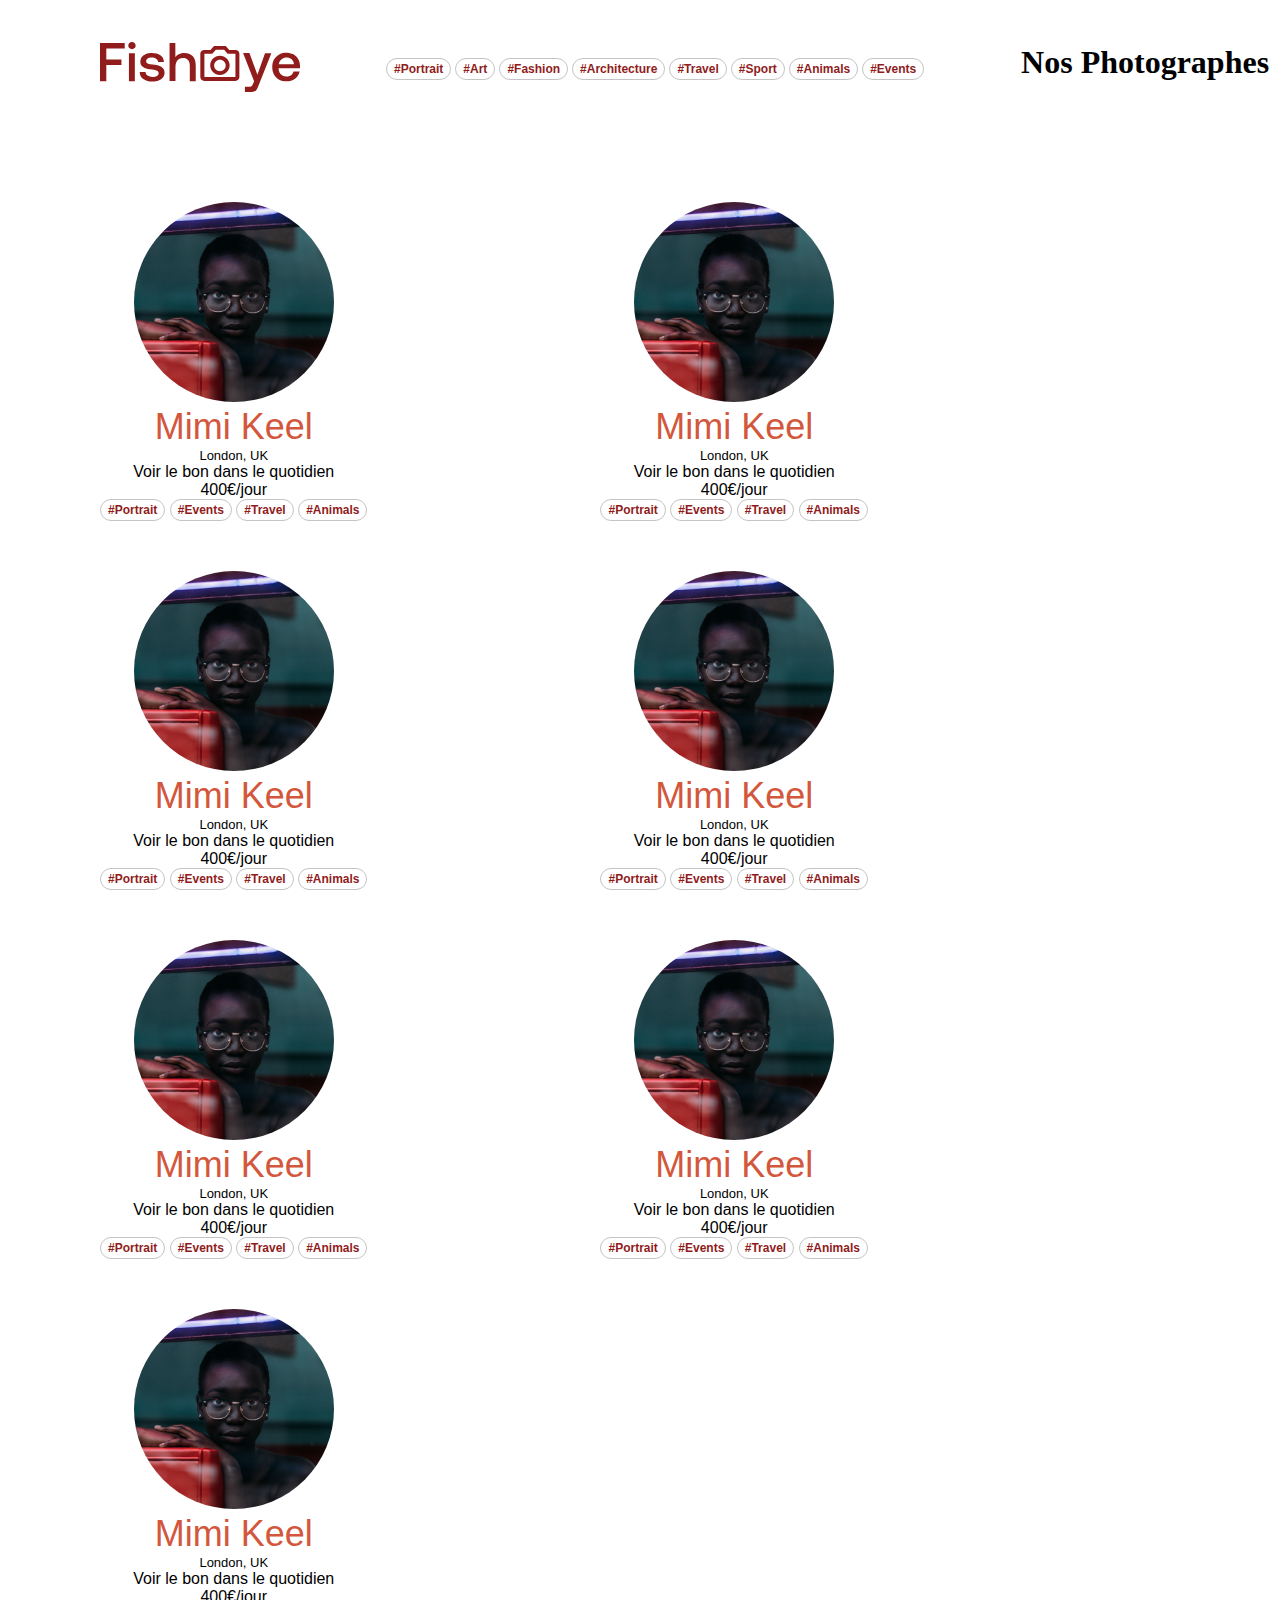
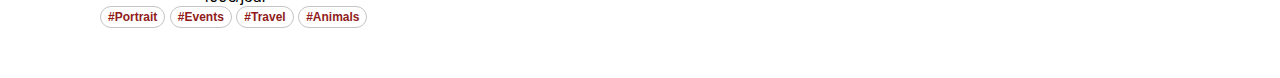
==== index.html @ 1410d220 "CSS - Possitionnement des éléments" ====
<!DOCTYPE html>
<html lang="en">
  <head>
    <meta charset="UTF-8" />
    <meta http-equiv="X-UA-Compatible" content="IE=edge" />
    <meta name="viewport" content="width=device-width, initial-scale=1.0" />
    <link rel="stylesheet" href="style.css" />
    <title>FishEye</title>
  </head>
  <body>
    <header>
      <div id="logo">
        <img src="./FishEye_Photos/Photos/PhotoWebsite/logo.svg" />
      </div>
      <nav>
        <button class="styleBouton">#Portrait</button>
        <button class="styleBouton">#Art</button>
        <button class="styleBouton">#Fashion</button>
        <button class="styleBouton">#Architecture</button>
        <button class="styleBouton">#Travel</button>
        <button class="styleBouton">#Sport</button>
        <button class="styleBouton">#Animals</button>
        <button class="styleBouton">#Events</button>
      </nav>
    </header>
    <main>
      <h1>Nos Photographes</h1>
      <div class="content">
        <div class="artist">
          <figure class="boxContainer">
            <img
              src="./FishEye_Photos/Photos/Mimi/Portrait_Nora.jpg"
              class="boxImage"
            />
          </figure>
          <figcaption>Mimi Keel</figcaption>
          <h3>London, UK</h3>
          <p>Voir le bon dans le quotidien</p>
          <p>400€/jour</p>
          <button class="styleBouton">#Portrait</button>
          <button class="styleBouton">#Events</button>
          <button class="styleBouton">#Travel</button>
          <button class="styleBouton">#Animals</button>
        </div>
        <div class="artist">
          <figure class="boxContainer">
            <img
              src="./FishEye_Photos/Photos/Mimi/Portrait_Nora.jpg"
              class="boxImage"
            />
          </figure>
          <figcaption>Mimi Keel</figcaption>
          <h3>London, UK</h3>
          <p>Voir le bon dans le quotidien</p>
          <p>400€/jour</p>
          <button class="styleBouton">#Portrait</button>
          <button class="styleBouton">#Events</button>
          <button class="styleBouton">#Travel</button>
          <button class="styleBouton">#Animals</button>
        </div>
        <div class="artist">
          <figure class="boxContainer">
            <img
              src="./FishEye_Photos/Photos/Mimi/Portrait_Nora.jpg"
              class="boxImage"
            />
          </figure>
          <figcaption>Mimi Keel</figcaption>
          <h3>London, UK</h3>
          <p>Voir le bon dans le quotidien</p>
          <p>400€/jour</p>
          <button class="styleBouton">#Portrait</button>
          <button class="styleBouton">#Events</button>
          <button class="styleBouton">#Travel</button>
          <button class="styleBouton">#Animals</button>
        </div>
        <div class="artist">
          <figure class="boxContainer">
            <img
              src="./FishEye_Photos/Photos/Mimi/Portrait_Nora.jpg"
              class="boxImage"
            />
          </figure>
          <figcaption>Mimi Keel</figcaption>
          <h3>London, UK</h3>
          <p>Voir le bon dans le quotidien</p>
          <p>400€/jour</p>
          <button class="styleBouton">#Portrait</button>
          <button class="styleBouton">#Events</button>
          <button class="styleBouton">#Travel</button>
          <button class="styleBouton">#Animals</button>
        </div>
        <div class="artist">
          <figure class="boxContainer">
            <img
              src="./FishEye_Photos/Photos/Mimi/Portrait_Nora.jpg"
              class="boxImage"
            />
          </figure>
          <figcaption>Mimi Keel</figcaption>
          <h3>London, UK</h3>
          <p>Voir le bon dans le quotidien</p>
          <p>400€/jour</p>
          <button class="styleBouton">#Portrait</button>
          <button class="styleBouton">#Events</button>
          <button class="styleBouton">#Travel</button>
          <button class="styleBouton">#Animals</button>
        </div>
        <div class="artist">
          <figure class="boxContainer">
            <img
              src="./FishEye_Photos/Photos/Mimi/Portrait_Nora.jpg"
              class="boxImage"
            />
          </figure>
          <figcaption>Mimi Keel</figcaption>
          <h3>London, UK</h3>
          <p>Voir le bon dans le quotidien</p>
          <p>400€/jour</p>
          <button class="styleBouton">#Portrait</button>
          <button class="styleBouton">#Events</button>
          <button class="styleBouton">#Travel</button>
          <button class="styleBouton">#Animals</button>
        </div>
        <div class="artist">
          <figure class="boxContainer">
            <img
              src="./FishEye_Photos/Photos/Mimi/Portrait_Nora.jpg"
              class="boxImage"
            />
          </figure>
          <figcaption>Mimi Keel</figcaption>
          <h3>London, UK</h3>
          <p>Voir le bon dans le quotidien</p>
          <p>400€/jour</p>
          <button class="styleBouton">#Portrait</button>
          <button class="styleBouton">#Events</button>
          <button class="styleBouton">#Travel</button>
          <button class="styleBouton">#Animals</button>
        </div>
      </div>
    </main>
  </body>
</html>
---- style.css ----
:root {
  --font-default: "DM Sans", Arial, Helvetica, sans-serif;
  --font-slab: var(--font-default);
}
* {
  box-sizing: border-box;
  margin: 0;
  padding: 0;
}
body {
  display: grid;
  grid-template-areas: "entete paragraphe";
}
header {
  display: flex;
  width: 100%;
  grid-area: "entete";
}
nav {
  margin-top: 58px;
}
h1 {
  margin: 44px 0 0 86px;
  grid-area: "paragraphe";
}
h3 {
  font-size: 13px;
  font-weight: 400;
}
figcaption {
  font-weight: 400;
  font-size: 36px;
  color: #d3573c;
}
#logo {
  margin: 42px 86px 0 100px;
}
.styleBouton {
  background-color: transparent;
  border-radius: 11px;
  border: 0.5px solid #c4c4c4;
  color: #901c1c;
  padding: 3px 7px;
  font-weight: bold;
  font-size: 12px;
}
.boxPhotographer {
  width: 100px;
  object-fit: cover;
}
.artist {
  display: block;
  font-family: var(--font-default);
  text-align: center;
  padding: 0px 70px 50px 163px;
}
.boxImage {
  width: 200px;
  height: 200px;
  object-fit: cover;
  border-radius: 100px;
}
.content {
  position: absolute;
  top: 202px;
  left: -63px;
  display: flex;
  flex-direction: row;
  flex-wrap: wrap;
}
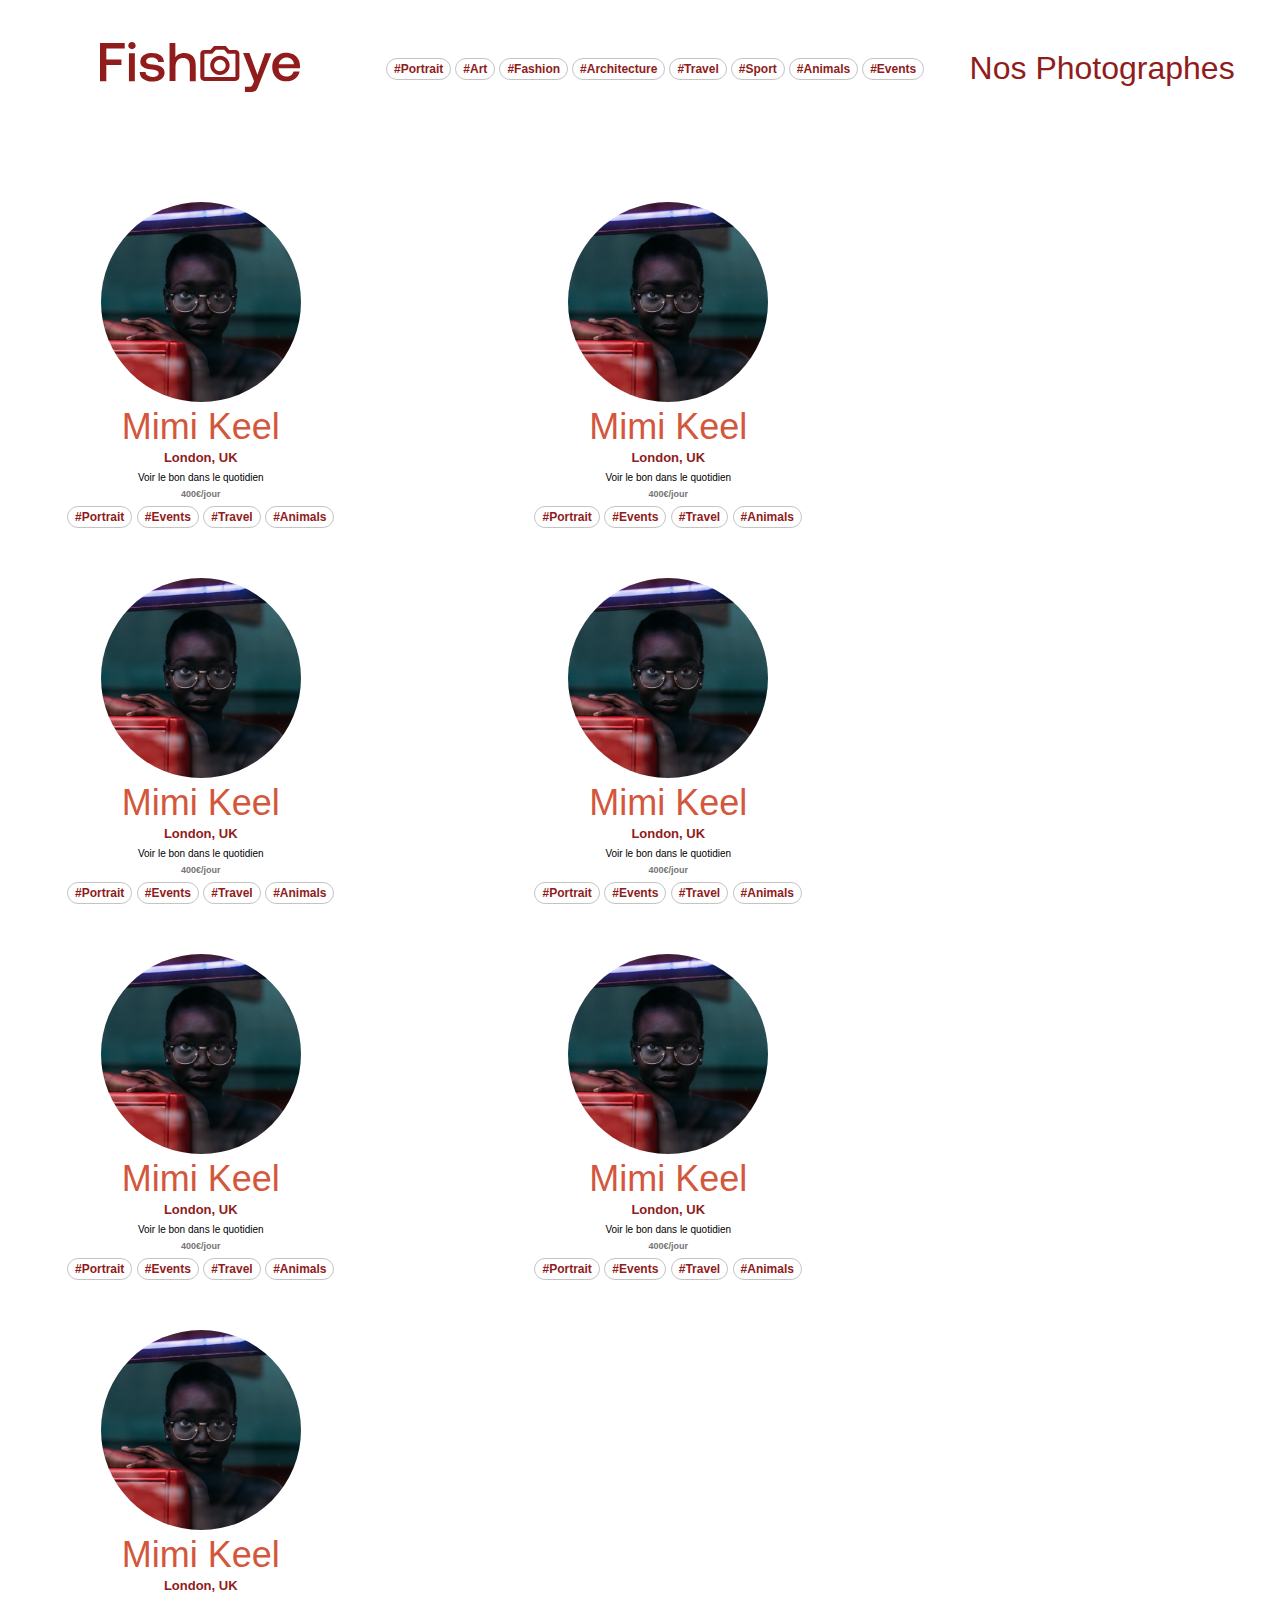
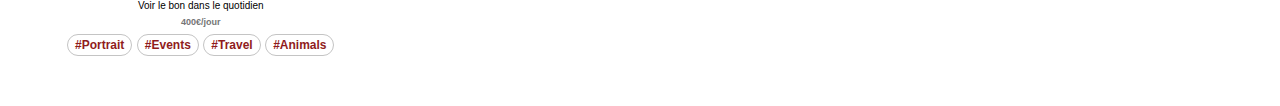
==== commit a86d6fbf: "CSS - Version Mobile" ====
--- a/index.html
+++ b/index.html
@@ -36,7 +36,7 @@
           <figcaption>Mimi Keel</figcaption>
           <h3>London, UK</h3>
           <p>Voir le bon dans le quotidien</p>
-          <p>400€/jour</p>
+          <h4>400€/jour</h4>
           <button class="styleBouton">#Portrait</button>
           <button class="styleBouton">#Events</button>
           <button class="styleBouton">#Travel</button>
@@ -52,7 +52,7 @@
           <figcaption>Mimi Keel</figcaption>
           <h3>London, UK</h3>
           <p>Voir le bon dans le quotidien</p>
-          <p>400€/jour</p>
+          <h4>400€/jour</h4>
           <button class="styleBouton">#Portrait</button>
           <button class="styleBouton">#Events</button>
           <button class="styleBouton">#Travel</button>
@@ -68,7 +68,7 @@
           <figcaption>Mimi Keel</figcaption>
           <h3>London, UK</h3>
           <p>Voir le bon dans le quotidien</p>
-          <p>400€/jour</p>
+          <h4>400€/jour</h4>
           <button class="styleBouton">#Portrait</button>
           <button class="styleBouton">#Events</button>
           <button class="styleBouton">#Travel</button>
@@ -84,7 +84,7 @@
           <figcaption>Mimi Keel</figcaption>
           <h3>London, UK</h3>
           <p>Voir le bon dans le quotidien</p>
-          <p>400€/jour</p>
+          <h4>400€/jour</h4>
           <button class="styleBouton">#Portrait</button>
           <button class="styleBouton">#Events</button>
           <button class="styleBouton">#Travel</button>
@@ -100,7 +100,7 @@
           <figcaption>Mimi Keel</figcaption>
           <h3>London, UK</h3>
           <p>Voir le bon dans le quotidien</p>
-          <p>400€/jour</p>
+          <h4>400€/jour</h4>
           <button class="styleBouton">#Portrait</button>
           <button class="styleBouton">#Events</button>
           <button class="styleBouton">#Travel</button>
@@ -116,7 +116,7 @@
           <figcaption>Mimi Keel</figcaption>
           <h3>London, UK</h3>
           <p>Voir le bon dans le quotidien</p>
-          <p>400€/jour</p>
+          <h4>400€/jour</h4>
           <button class="styleBouton">#Portrait</button>
           <button class="styleBouton">#Events</button>
           <button class="styleBouton">#Travel</button>
@@ -132,7 +132,7 @@
           <figcaption>Mimi Keel</figcaption>
           <h3>London, UK</h3>
           <p>Voir le bon dans le quotidien</p>
-          <p>400€/jour</p>
+          <h4>400€/jour</h4>
           <button class="styleBouton">#Portrait</button>
           <button class="styleBouton">#Events</button>
           <button class="styleBouton">#Travel</button>
--- a/style.css
+++ b/style.css
@@ -17,20 +17,32 @@
   grid-area: "entete";
 }
 nav {
-  margin-top: 58px;
+  margin-top: 52px;
 }
 h1 {
-  margin: 44px 0 0 86px;
-  grid-area: "paragraphe";
+  font-family: var(--font-default);
+  font-weight: 400;
+  color: #901c1c;
+  margin-top: 50px;
+  grid-area: "para";
 }
 h3 {
   font-size: 13px;
-  font-weight: 400;
+  color: #901c1c;
+  line-height: 20px;
+}
+h4 {
+  font-size: 9px;
+  line-height: 12px;
+  color: #757575;
 }
 figcaption {
-  font-weight: 400;
   font-size: 36px;
   color: #d3573c;
+}
+p {
+  font-size: 10px;
+  line-height: 20px;
 }
 #logo {
   margin: 42px 86px 0 100px;
@@ -43,6 +55,7 @@
   padding: 3px 7px;
   font-weight: bold;
   font-size: 12px;
+  margin-top: 6px;
 }
 .boxPhotographer {
   width: 100px;
@@ -52,7 +65,8 @@
   display: block;
   font-family: var(--font-default);
   text-align: center;
-  padding: 0px 70px 50px 163px;
+  padding: 0px 70px 50px 130px;
+  font-weight: 400;
 }
 .boxImage {
   width: 200px;
@@ -68,3 +82,23 @@
   flex-direction: row;
   flex-wrap: wrap;
 }
+@media screen and (max-width: 1024px) {
+  /*body {
+    grid-template-columns: 25% 50% 25%;
+    grid-template-rows: 50% 50%;
+  }
+  header {
+    display: grid;
+  }
+  nav {
+    grid-column: 2;
+    grid-row: 2;
+  }
+  h1 {
+    display: grid;
+    justify-content: end;
+  }*/
+  .artist {
+    padding: 0px 40px 50px 115px;
+  }
+}
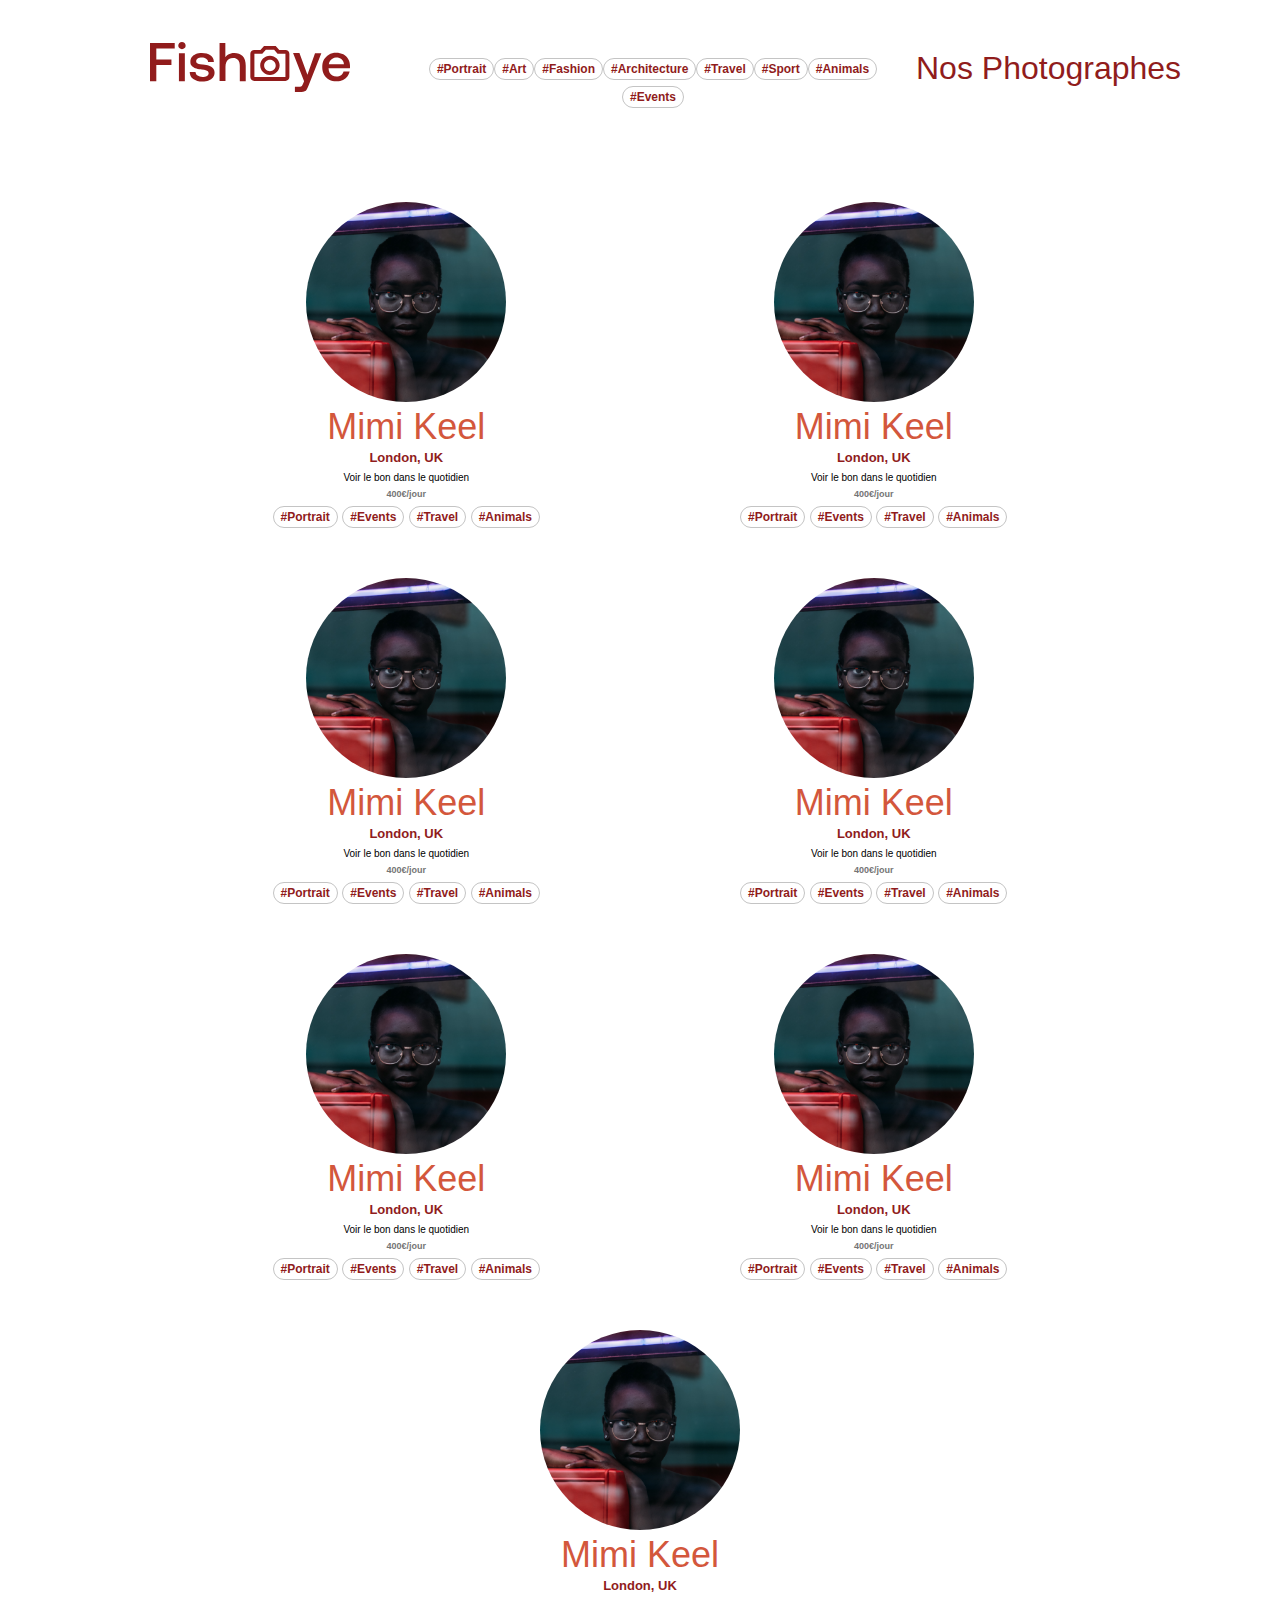
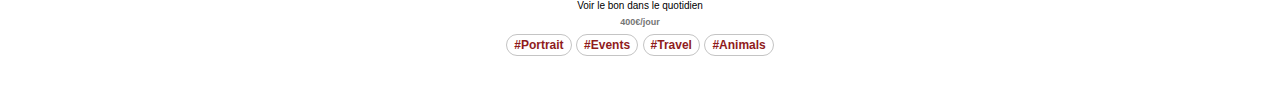
==== commit 0da58b06: "CSS - Reglages media queries" ====
--- a/index.html
+++ b/index.html
@@ -13,14 +13,16 @@
         <img src="./FishEye_Photos/Photos/PhotoWebsite/logo.svg" />
       </div>
       <nav>
-        <button class="styleBouton">#Portrait</button>
-        <button class="styleBouton">#Art</button>
-        <button class="styleBouton">#Fashion</button>
-        <button class="styleBouton">#Architecture</button>
-        <button class="styleBouton">#Travel</button>
-        <button class="styleBouton">#Sport</button>
-        <button class="styleBouton">#Animals</button>
-        <button class="styleBouton">#Events</button>
+        <div class="flexible">
+          <button class="styleBouton">#Portrait</button>
+          <button class="styleBouton">#Art</button>
+          <button class="styleBouton">#Fashion</button>
+          <button class="styleBouton">#Architecture</button>
+          <button class="styleBouton">#Travel</button>
+          <button class="styleBouton">#Sport</button>
+          <button class="styleBouton">#Animals</button>
+          <button class="styleBouton">#Events</button>
+        </div>
       </nav>
     </header>
     <main>
--- a/style.css
+++ b/style.css
@@ -10,6 +10,7 @@
 body {
   display: grid;
   grid-template-areas: "entete paragraphe";
+  grid-template-columns: 70%;
 }
 header {
   display: flex;
@@ -24,6 +25,7 @@
   font-weight: 400;
   color: #901c1c;
   margin-top: 50px;
+  margin-left: 20px;
   grid-area: "para";
 }
 h3 {
@@ -45,7 +47,7 @@
   line-height: 20px;
 }
 #logo {
-  margin: 42px 86px 0 100px;
+  margin: 42px 60px 0 150px;
 }
 .styleBouton {
   background-color: transparent;
@@ -65,7 +67,7 @@
   display: block;
   font-family: var(--font-default);
   text-align: center;
-  padding: 0px 70px 50px 130px;
+  padding: 0px 100px 50px 100px;
   font-weight: 400;
 }
 .boxImage {
@@ -77,28 +79,73 @@
 .content {
   position: absolute;
   top: 202px;
-  left: -63px;
+  left: 0;
   display: flex;
   flex-direction: row;
+  justify-content: center;
+  flex-wrap: wrap;
+}
+.flexible {
+  justify-content: center;
+  display: flex;
   flex-wrap: wrap;
 }
 @media screen and (max-width: 1024px) {
-  /*body {
-    grid-template-columns: 25% 50% 25%;
-    grid-template-rows: 50% 50%;
+  body {
+    grid-template-columns: 50%;
   }
   header {
-    display: grid;
+    flex-direction: column;
   }
-  nav {
-    grid-column: 2;
-    grid-row: 2;
+  .flexible {
+    display: flex;
+    justify-content: center;
+    flex-wrap: wrap;
+    transform: translateX(50%);
+    min-width: 375px;
+  }
+  .content {
+    top: 250px;
+  }
+  #logo {
+    margin: 0;
+    padding-top: 42px;
+    display: flex;
+    justify-content: center;
   }
   h1 {
-    display: grid;
-    justify-content: end;
-  }*/
-  .artist {
-    padding: 0px 40px 50px 115px;
+    margin-left: 0;
   }
 }
+
+@media screen and (max-width: 500px) {
+  #logo img {
+    width: 150px;
+    height: 37.5px;
+    margin-left: 20px;
+  }
+  h1 {
+    font-size: 14px;
+    margin-top: 52px;
+    margin-left: 50px;
+  }
+  .flexible {
+    width: 320px;
+    transform: translateX(12%);
+  }
+}
+@media screen and (min-width: 500px) and (max-width: 580px) {
+  .flexible {
+    transform: translateX(25%);
+  }
+}
+@media screen and (min-width: 580px) and (max-width: 635px) {
+  .flexible {
+    transform: translateX(33%);
+  }
+}
+@media screen and (min-width: 635px) and (max-width: 695px) {
+  .flexible {
+    transform: translateX(40%);
+  }
+}
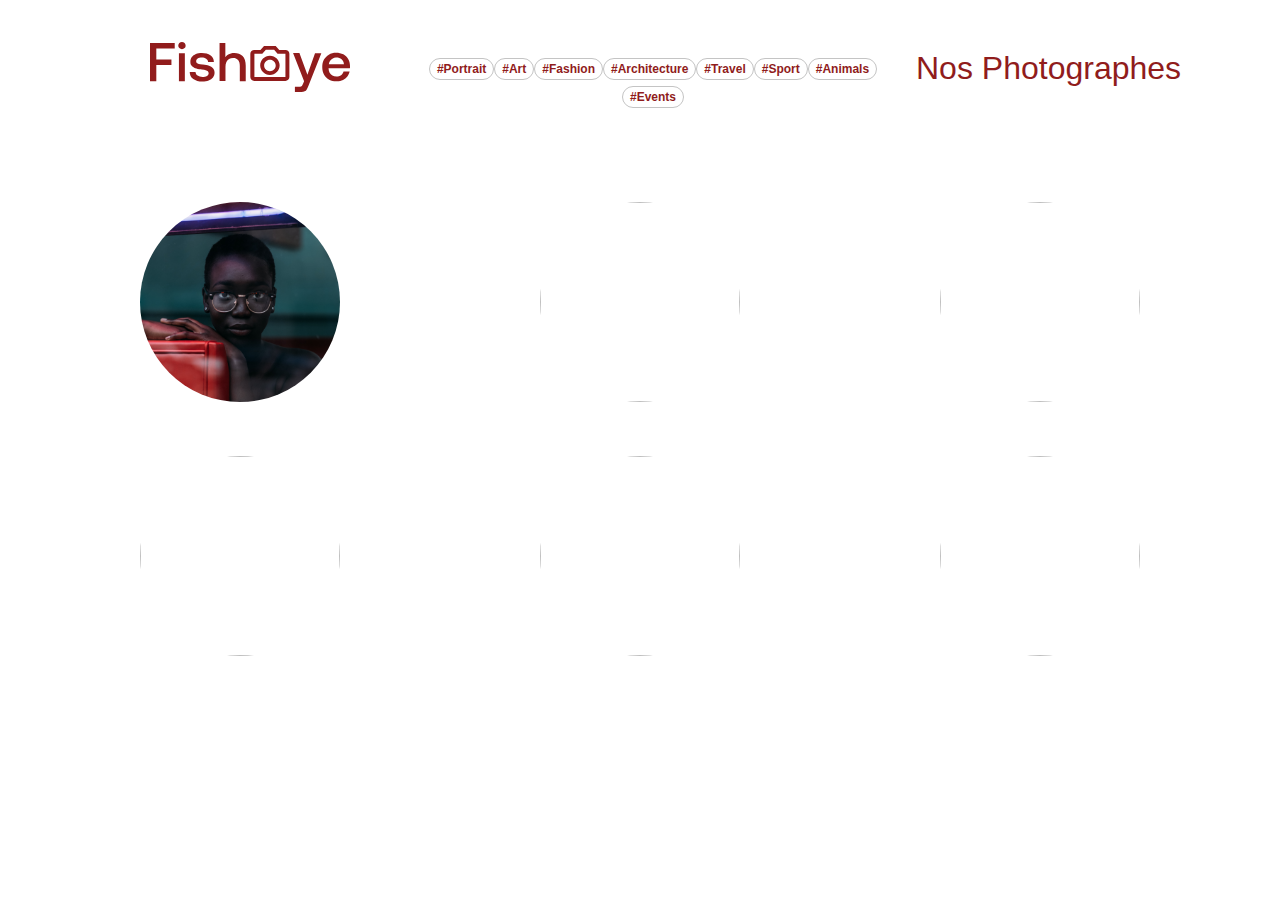
==== commit 0ceefedf: "JS - Importation image Portrait Page d'acceuil" ====
--- a/index.html
+++ b/index.html
@@ -28,7 +28,7 @@
     <main>
       <h1>Nos Photographes</h1>
       <div class="content">
-        <div class="artist">
+        <!-- <div class="artist">
           <figure class="boxContainer">
             <img
               src="./FishEye_Photos/Photos/Mimi/Portrait_Nora.jpg"
@@ -43,104 +43,9 @@
           <button class="styleBouton">#Events</button>
           <button class="styleBouton">#Travel</button>
           <button class="styleBouton">#Animals</button>
-        </div>
-        <div class="artist">
-          <figure class="boxContainer">
-            <img
-              src="./FishEye_Photos/Photos/Mimi/Portrait_Nora.jpg"
-              class="boxImage"
-            />
-          </figure>
-          <figcaption>Mimi Keel</figcaption>
-          <h3>London, UK</h3>
-          <p>Voir le bon dans le quotidien</p>
-          <h4>400€/jour</h4>
-          <button class="styleBouton">#Portrait</button>
-          <button class="styleBouton">#Events</button>
-          <button class="styleBouton">#Travel</button>
-          <button class="styleBouton">#Animals</button>
-        </div>
-        <div class="artist">
-          <figure class="boxContainer">
-            <img
-              src="./FishEye_Photos/Photos/Mimi/Portrait_Nora.jpg"
-              class="boxImage"
-            />
-          </figure>
-          <figcaption>Mimi Keel</figcaption>
-          <h3>London, UK</h3>
-          <p>Voir le bon dans le quotidien</p>
-          <h4>400€/jour</h4>
-          <button class="styleBouton">#Portrait</button>
-          <button class="styleBouton">#Events</button>
-          <button class="styleBouton">#Travel</button>
-          <button class="styleBouton">#Animals</button>
-        </div>
-        <div class="artist">
-          <figure class="boxContainer">
-            <img
-              src="./FishEye_Photos/Photos/Mimi/Portrait_Nora.jpg"
-              class="boxImage"
-            />
-          </figure>
-          <figcaption>Mimi Keel</figcaption>
-          <h3>London, UK</h3>
-          <p>Voir le bon dans le quotidien</p>
-          <h4>400€/jour</h4>
-          <button class="styleBouton">#Portrait</button>
-          <button class="styleBouton">#Events</button>
-          <button class="styleBouton">#Travel</button>
-          <button class="styleBouton">#Animals</button>
-        </div>
-        <div class="artist">
-          <figure class="boxContainer">
-            <img
-              src="./FishEye_Photos/Photos/Mimi/Portrait_Nora.jpg"
-              class="boxImage"
-            />
-          </figure>
-          <figcaption>Mimi Keel</figcaption>
-          <h3>London, UK</h3>
-          <p>Voir le bon dans le quotidien</p>
-          <h4>400€/jour</h4>
-          <button class="styleBouton">#Portrait</button>
-          <button class="styleBouton">#Events</button>
-          <button class="styleBouton">#Travel</button>
-          <button class="styleBouton">#Animals</button>
-        </div>
-        <div class="artist">
-          <figure class="boxContainer">
-            <img
-              src="./FishEye_Photos/Photos/Mimi/Portrait_Nora.jpg"
-              class="boxImage"
-            />
-          </figure>
-          <figcaption>Mimi Keel</figcaption>
-          <h3>London, UK</h3>
-          <p>Voir le bon dans le quotidien</p>
-          <h4>400€/jour</h4>
-          <button class="styleBouton">#Portrait</button>
-          <button class="styleBouton">#Events</button>
-          <button class="styleBouton">#Travel</button>
-          <button class="styleBouton">#Animals</button>
-        </div>
-        <div class="artist">
-          <figure class="boxContainer">
-            <img
-              src="./FishEye_Photos/Photos/Mimi/Portrait_Nora.jpg"
-              class="boxImage"
-            />
-          </figure>
-          <figcaption>Mimi Keel</figcaption>
-          <h3>London, UK</h3>
-          <p>Voir le bon dans le quotidien</p>
-          <h4>400€/jour</h4>
-          <button class="styleBouton">#Portrait</button>
-          <button class="styleBouton">#Events</button>
-          <button class="styleBouton">#Travel</button>
-          <button class="styleBouton">#Animals</button>
-        </div>
+        </div> -->
       </div>
     </main>
+    <script src="script.js"></script>
   </body>
 </html>
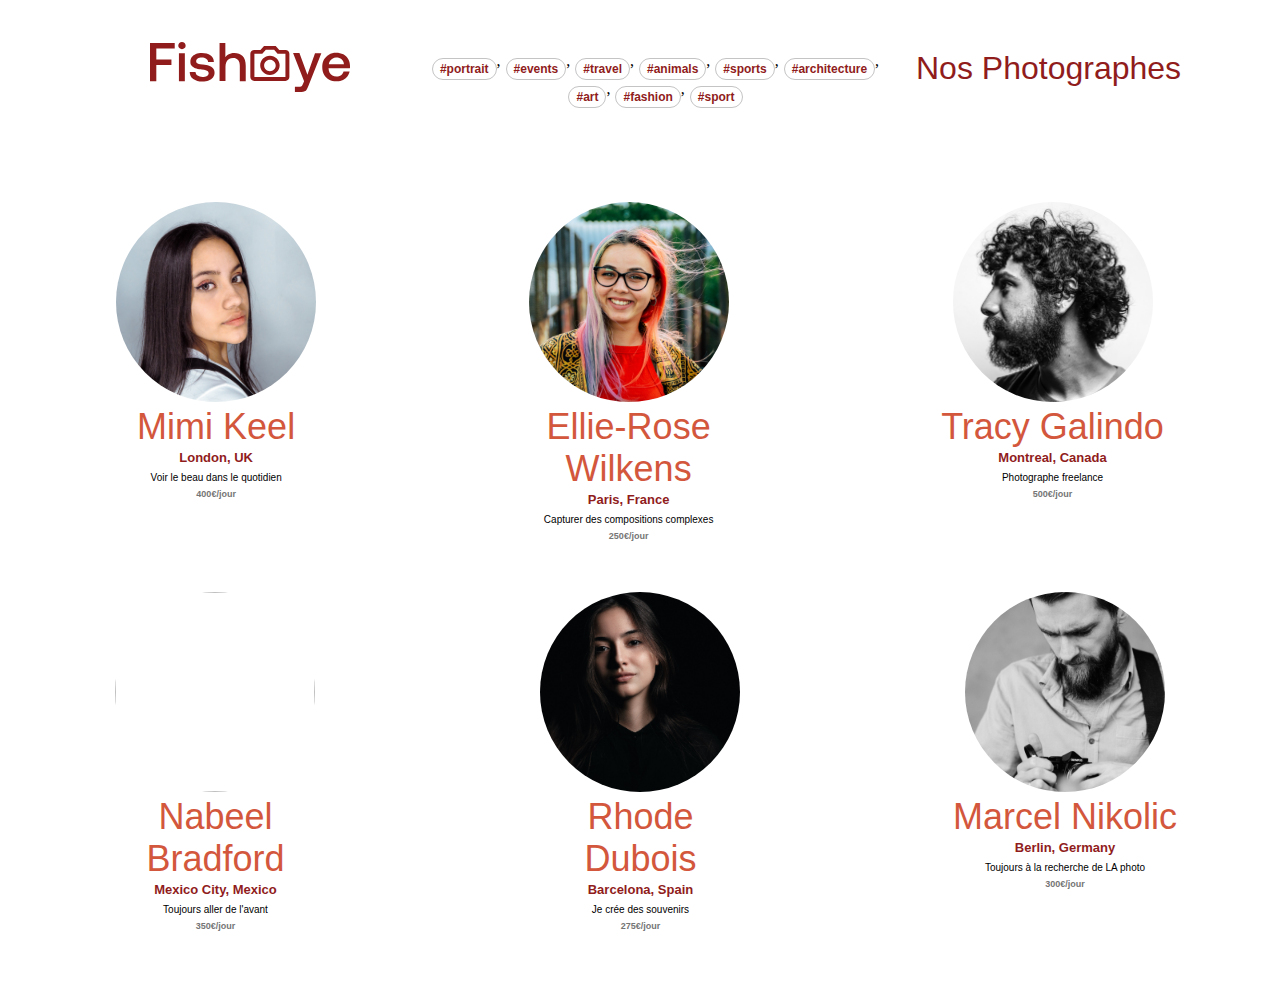
==== commit 52a42bfe: "JS - Création des Tags de recherches" ====
--- a/index.html
+++ b/index.html
@@ -14,14 +14,14 @@
       </div>
       <nav>
         <div class="flexible">
-          <button class="styleBouton">#Portrait</button>
+          <!-- <button class="styleBouton">#Portrait</button>
           <button class="styleBouton">#Art</button>
           <button class="styleBouton">#Fashion</button>
           <button class="styleBouton">#Architecture</button>
           <button class="styleBouton">#Travel</button>
           <button class="styleBouton">#Sport</button>
           <button class="styleBouton">#Animals</button>
-          <button class="styleBouton">#Events</button>
+          <button class="styleBouton">#Events</button> -->
         </div>
       </nav>
     </header>
--- a/style.css
+++ b/style.css
@@ -57,7 +57,8 @@
   padding: 3px 7px;
   font-weight: bold;
   font-size: 12px;
-  margin-top: 6px;
+  margin: 6px 0 0 5px;
+  /*text-transform: capitalize;*/
 }
 .boxPhotographer {
   width: 100px;
@@ -69,6 +70,7 @@
   text-align: center;
   padding: 0px 100px 50px 100px;
   font-weight: 400;
+  max-width: 425px;
 }
 .boxImage {
   width: 200px;
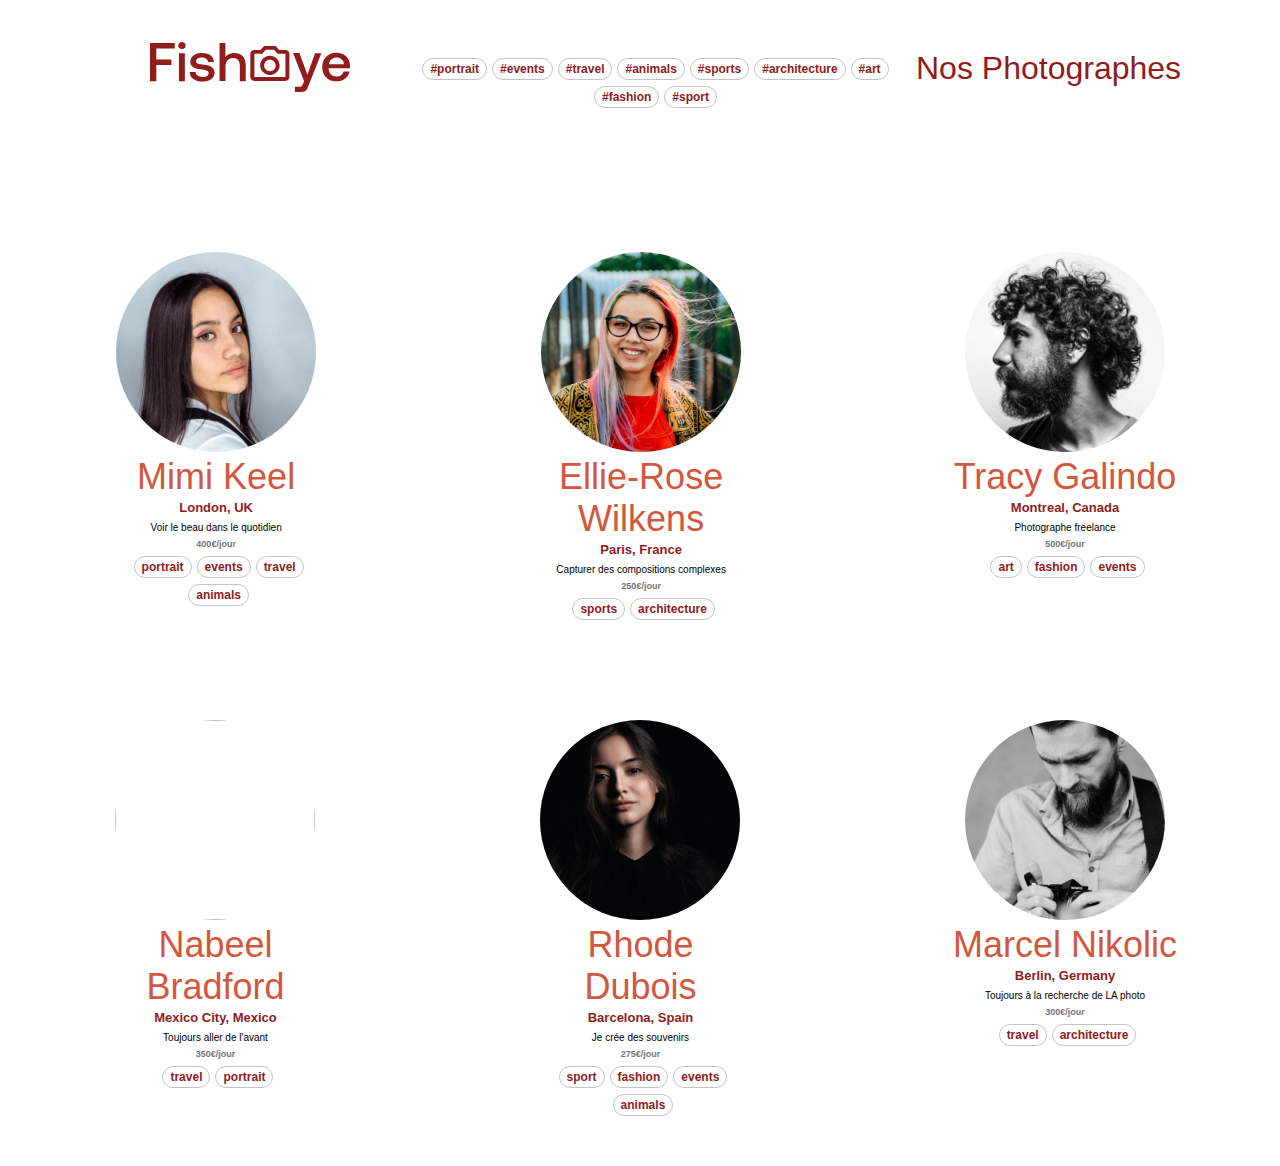
==== commit 12da18bd: "CSS - Création page photographers" ====
--- a/index.html
+++ b/index.html
@@ -35,7 +35,7 @@
               class="boxImage"
             />
           </figure>
-          <figcaption>Mimi Keel</figcaption>
+          <figcaption class="colorTitle">Mimi Keel</figcaption>
           <h3>London, UK</h3>
           <p>Voir le bon dans le quotidien</p>
           <h4>400€/jour</h4>
--- a/style.css
+++ b/style.css
@@ -1,3 +1,11 @@
+/***************************************/
+/***************************************/
+/*****                       ***********/
+/*****     PAGE D'ACCEUIL    ***********/
+/*****                       ***********/
+/***************************************/
+/***************************************/
+
 :root {
   --font-default: "DM Sans", Arial, Helvetica, sans-serif;
   --font-slab: var(--font-default);
@@ -37,10 +45,6 @@
   font-size: 9px;
   line-height: 12px;
   color: #757575;
-}
-figcaption {
-  font-size: 36px;
-  color: #d3573c;
 }
 p {
   font-size: 10px;
@@ -58,11 +62,8 @@
   font-weight: bold;
   font-size: 12px;
   margin: 6px 0 0 5px;
-  /*text-transform: capitalize;*/
-}
-.boxPhotographer {
-  width: 100px;
-  object-fit: cover;
+  cursor: pointer;
+  grid-area: "title";
 }
 .artist {
   display: block;
@@ -151,3 +152,136 @@
     transform: translateX(40%);
   }
 }
+
+/***************************************/
+/***************************************/
+/*****                       ***********/
+/*****   PAGES PHOTOGRAPHES  ***********/
+/*****                       ***********/
+/***************************************/
+/***************************************/
+
+.colorTitle {
+  font-size: 36px;
+  color: #d3573c;
+}
+.boxPhotographers h1 {
+  font-size: 64px;
+  margin-left: 46px;
+}
+
+.boxPhotographers {
+  font-family: var(--font-default);
+  background: #fafafa;
+  border-radius: 5px;
+  display: flex;
+  justify-content: space-between;
+}
+.boxPhotographers h3 {
+  font-size: 24px;
+  font-weight: 400;
+  margin-left: 50px;
+  margin-top: 0.5rem;
+}
+.boxPhotographers p {
+  font-size: 18px;
+  font-weight: 400;
+  margin-left: 50px;
+  color: #525252;
+  margin-top: 20px;
+}
+.contactButton {
+  /*padding: 31% 6.7% 31% 6.7%;*/
+  font-weight: bold;
+  font-size: 20px;
+  line-height: 26px;
+  background: #911c1c;
+  border-radius: 5px;
+  color: #fff;
+  border: none;
+  height: 69px;
+  width: 170px;
+  margin-top: 50px;
+  margin-left: -250px;
+}
+.boxPhoto {
+  width: 500px;
+  height: 500px;
+}
+.boxPhoto img {
+  object-fit: cover;
+}
+.displayBody {
+  display: block;
+}
+.boxContainer {
+  margin-top: 50px;
+}
+.displayMain {
+  margin: 30px 100px 0 100px;
+}
+.logoImg {
+  margin-left: -50px;
+}
+.containerFlex {
+  font-family: var(--font-default);
+}
+.containerFlex nav {
+  display: flex;
+}
+.bouton {
+  margin-top: 16px;
+  margin-left: 45px;
+}
+.modal {
+  width: 170px;
+  height: 170px;
+  background-color: #901c1c;
+  border-radius: 5px;
+  position: relative;
+}
+.modal a {
+  color: #fff;
+}
+nav a {
+  text-decoration: none;
+  font-size: 18px;
+  font-weight: 700;
+  color: rgb(0, 0, 0);
+}
+.buttonPage {
+  font-size: 14px;
+}
+.btn-fleche {
+  background: transparent;
+  border: none;
+  position: absolute;
+  right: 15px;
+  top: 15px;
+  width: 32px;
+  height: 32px;
+  opacity: 1;
+  cursor: pointer;
+  transform: scale(0.4);
+}
+.btn-fleche:before,
+.btn-fleche:after {
+  position: absolute;
+  top: 0;
+  left: 15px;
+  content: " ";
+  height: 33px;
+  width: 8px;
+  background-color: #fff;
+}
+.btn-fleche:before {
+  transform: rotate(45deg);
+  transform-origin: -50% -20%;
+}
+.btn-fleche:after {
+  transform: rotate(-45deg);
+}
+.modal div {
+  display: flex;
+  flex-direction: column;
+}
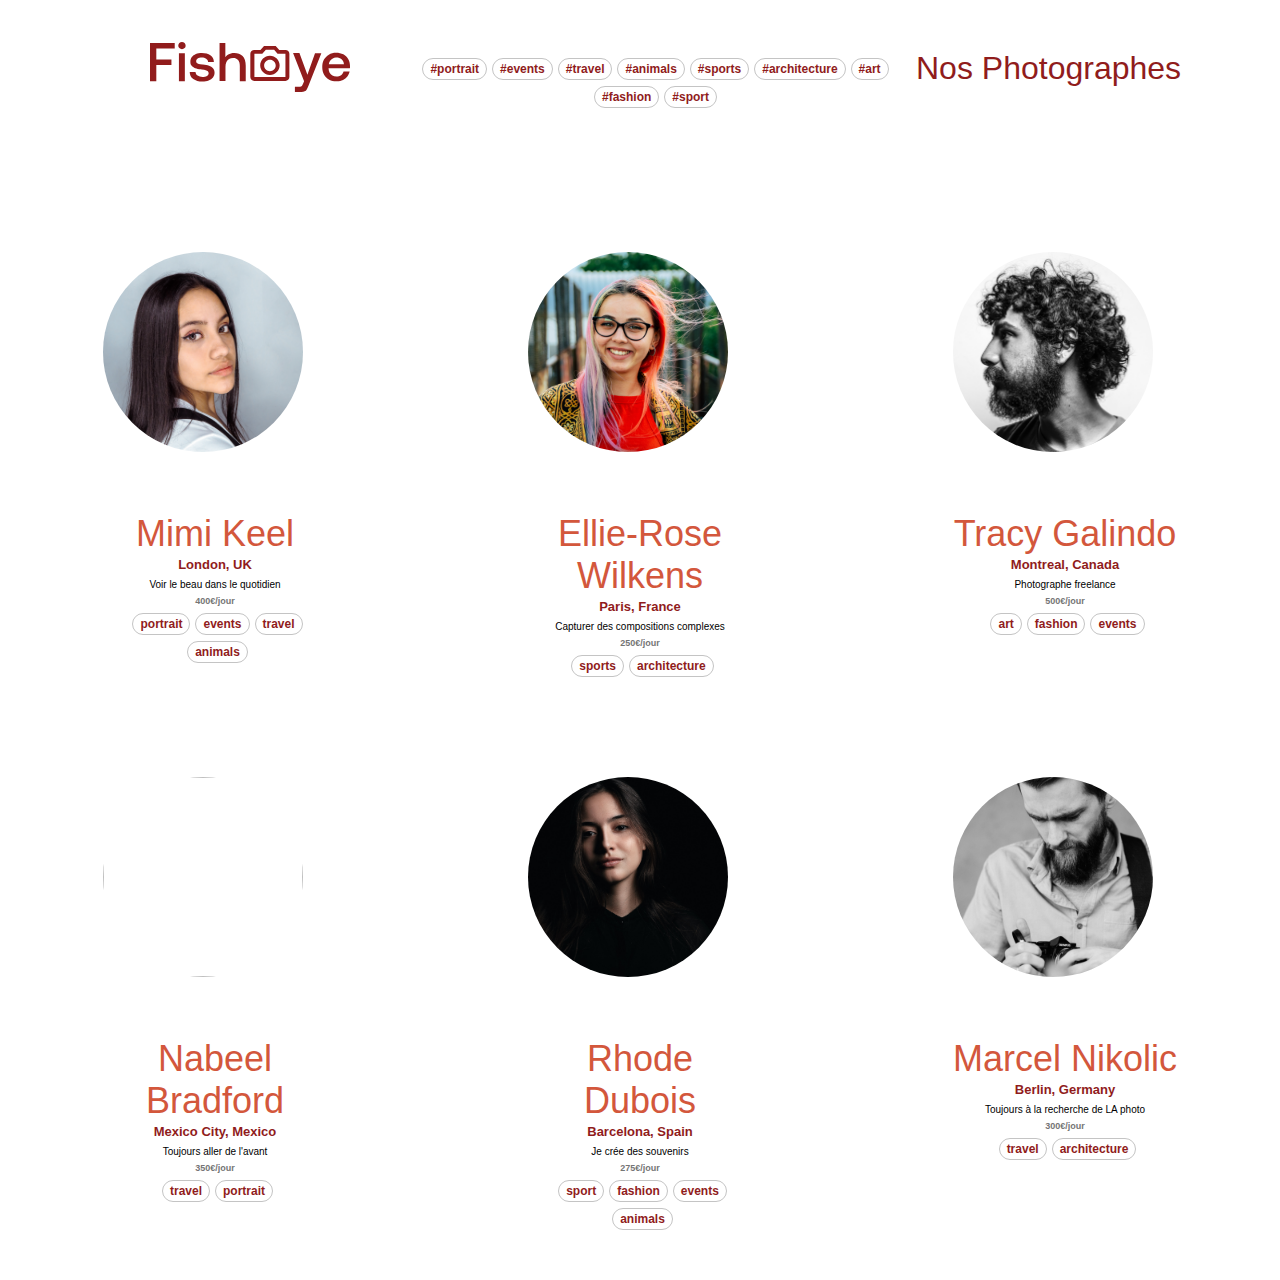
==== commit 2d66dede: "JS - récupération des données chaque photographe" ====
--- a/index.html
+++ b/index.html
@@ -13,38 +13,12 @@
         <img src="./FishEye_Photos/Photos/PhotoWebsite/logo.svg" />
       </div>
       <nav>
-        <div class="flexible">
-          <!-- <button class="styleBouton">#Portrait</button>
-          <button class="styleBouton">#Art</button>
-          <button class="styleBouton">#Fashion</button>
-          <button class="styleBouton">#Architecture</button>
-          <button class="styleBouton">#Travel</button>
-          <button class="styleBouton">#Sport</button>
-          <button class="styleBouton">#Animals</button>
-          <button class="styleBouton">#Events</button> -->
-        </div>
+        <div class="flexible"></div>
       </nav>
     </header>
     <main>
       <h1>Nos Photographes</h1>
-      <div class="content">
-        <!-- <div class="artist">
-          <figure class="boxContainer">
-            <img
-              src="./FishEye_Photos/Photos/Mimi/Portrait_Nora.jpg"
-              class="boxImage"
-            />
-          </figure>
-          <figcaption class="colorTitle">Mimi Keel</figcaption>
-          <h3>London, UK</h3>
-          <p>Voir le bon dans le quotidien</p>
-          <h4>400€/jour</h4>
-          <button class="styleBouton">#Portrait</button>
-          <button class="styleBouton">#Events</button>
-          <button class="styleBouton">#Travel</button>
-          <button class="styleBouton">#Animals</button>
-        </div> -->
-      </div>
+      <div class="content"></div>
     </main>
     <script src="script.js"></script>
   </body>
--- a/style.css
+++ b/style.css
@@ -45,6 +45,10 @@
   font-size: 9px;
   line-height: 12px;
   color: #757575;
+}
+figcaption {
+  font-size: 36px;
+  color: #d3573c;
 }
 p {
   font-size: 10px;
@@ -63,7 +67,23 @@
   font-size: 12px;
   margin: 6px 0 0 5px;
   cursor: pointer;
-  grid-area: "title";
+  /*text-transform: capitalize;*/
+}
+.stylebouton {
+  background-color: transparent;
+  border-radius: 11px;
+  border: 0.5px solid #c4c4c4;
+  color: #901c1c;
+  padding: 3px 7px;
+  font-weight: bold;
+  font-size: 12px;
+  margin: 6px 0 0 5px;
+  cursor: pointer;
+  /*text-transform: capitalize;*/
+}
+.boxPhotographer {
+  width: 100px;
+  object-fit: cover;
 }
 .artist {
   display: block;
@@ -79,6 +99,12 @@
   object-fit: cover;
   border-radius: 100px;
 }
+.boxImagePhotographers {
+  width: 200px;
+  height: 200px;
+  object-fit: cover;
+  border-radius: 100px;
+}
 .content {
   position: absolute;
   top: 202px;
@@ -92,6 +118,12 @@
   justify-content: center;
   display: flex;
   flex-wrap: wrap;
+}
+.content a {
+  text-decoration: none;
+}
+.content p {
+  color: black;
 }
 @media screen and (max-width: 1024px) {
   body {
@@ -152,6 +184,11 @@
     transform: translateX(40%);
   }
 }
+@media screen and (max-width: 425px) {
+  body {
+    min-width: 425px;
+  }
+}
 
 /***************************************/
 /***************************************/
@@ -160,7 +197,9 @@
 /*****                       ***********/
 /***************************************/
 /***************************************/
-
+#logoImg {
+  margin: 42px 60px 0 150px;
+}
 .colorTitle {
   font-size: 36px;
   color: #d3573c;
@@ -191,7 +230,6 @@
   margin-top: 20px;
 }
 .contactButton {
-  /*padding: 31% 6.7% 31% 6.7%;*/
   font-weight: bold;
   font-size: 20px;
   line-height: 26px;
@@ -205,17 +243,38 @@
   margin-left: -250px;
 }
 .boxPhoto {
-  width: 500px;
-  height: 500px;
+  width: 350px;
+  height: 300px;
+  border-radius: 5px;
+  margin-right: 20px;
 }
 .boxPhoto img {
   object-fit: cover;
 }
+.containerFlex {
+  width: 370px;
+}
+.likes figcaption,
+.likes span {
+  font-family: var(--font-default);
+  text-decoration: none;
+  font-size: 24px;
+  color: #901c1c;
+  padding-top: 10px;
+}
+.likes {
+  display: flex;
+  justify-content: space-between;
+}
+.block {
+  display: block;
+  padding-right: 14px;
+}
 .displayBody {
   display: block;
 }
 .boxContainer {
-  margin-top: 50px;
+  margin: 50px 50px 57px 0;
 }
 .displayMain {
   margin: 30px 100px 0 100px;
@@ -223,10 +282,7 @@
 .logoImg {
   margin-left: -50px;
 }
-.containerFlex {
-  font-family: var(--font-default);
-}
-.containerFlex nav {
+nav {
   display: flex;
 }
 .bouton {
@@ -234,11 +290,17 @@
   margin-left: 45px;
 }
 .modal {
+  padding: 10px;
   width: 170px;
   height: 170px;
   background-color: #901c1c;
   border-radius: 5px;
-  position: relative;
+  position: absolute;
+  left: 200px;
+  display: flex;
+  flex-direction: column;
+  border: none;
+  z-index: 999;
 }
 .modal a {
   color: #fff;
@@ -248,8 +310,23 @@
   font-size: 18px;
   font-weight: 700;
   color: rgb(0, 0, 0);
+  padding: 14px 0 14px 0;
+  font-family: var(--font-default);
+}
+.Pop {
+  border-bottom: 1px solid #fff;
+  padding: 14px 0 14px 0;
+}
+.border {
+  border-bottom: 1px solid #fff;
+}
+.sort {
+  padding-bottom: 58px;
 }
 .buttonPage {
+  font-size: 14px;
+}
+.buttonpage {
   font-size: 14px;
 }
 .btn-fleche {
@@ -281,7 +358,152 @@
 .btn-fleche:after {
   transform: rotate(-45deg);
 }
-.modal div {
-  display: flex;
-  flex-direction: column;
-}
+.caroussel {
+  display: grid;
+  grid-template-columns: auto auto auto;
+  gap: 71px;
+  font-family: var(--font-default);
+  position: relative;
+  top: 10px;
+}
+.fas {
+  padding: 12px 7px 0 0;
+  font-size: 22px;
+  color: #911c1c;
+}
+.modal-info {
+  background-color: #db8876;
+  height: 89px;
+  width: 376px;
+  border-radius: 5px;
+  display: flex;
+  justify-content: space-around;
+  font-family: var(--font-default);
+  font-size: 24px;
+  position: fixed;
+  bottom: -21px;
+  right: 36px;
+}
+.info-icon {
+  padding-top: 12px;
+}
+.containerButton {
+  display: none;
+}
+span.info-icon {
+  padding-top: 22px;
+}
+@media screen and (max-width: 1440px) {
+  .boxPhotographers {
+    display: grid;
+    grid-template-columns: auto auto auto;
+  }
+  .contactButton {
+    margin-left: 0;
+  }
+  .caroussel {
+    display: flex;
+    flex-wrap: wrap;
+    justify-content: center;
+  }
+  /*/#logo {
+    justify-content: flex-start;
+    margin-left: 150px;
+  }*/
+}
+@media screen and (max-width: 1024px) {
+  .modal-info {
+    display: none;
+  }
+  .contactButton {
+    display: none;
+  }
+  .ButtonIphone {
+    font-weight: 700;
+    letter-spacing: 0.5px;
+    font-size: 18px;
+    line-height: 26px;
+    background: #911c1c;
+    border-radius: 5px;
+    color: #fff;
+    border: none;
+    height: 35px;
+    width: 170px;
+    position: fixed;
+    bottom: 30px;
+    z-index: 9999;
+  }
+  .containerButton {
+    width: 100%;
+    display: flex;
+    justify-content: center;
+  }
+}
+@media screen and (max-width: 768px) {
+  .boxImagePhotographers {
+    width: 100px;
+    height: 100px;
+  }
+  .displayMain {
+    margin: 30px 0 0 0;
+  }
+  #logoImg {
+    margin-left: 30px;
+  }
+  .boxPhotographers {
+    background: none;
+    display: flex;
+    margin-left: -20px;
+  }
+  .boxPhotographers h1 {
+    font-size: 36px;
+  }
+}
+@media screen and (max-width: 500px) {
+  #logoImg {
+    width: 150px;
+    height: 37.5px;
+    margin-left: 27px;
+  }
+}
+@media screen and (max-width: 425px) {
+  .colorTitle {
+    margin: 0;
+  }
+  .boxPhotographers h3 {
+    font-size: 13px;
+    margin-top: 0;
+  }
+  .boxPhotographers p {
+    font-size: 13px;
+    margin-top: 0;
+  }
+  .buttonPage {
+    font-size: 12px;
+  }
+  .buttonpage {
+    font-size: 12px;
+  }
+  .bouton {
+    margin-top: 0;
+  }
+  .boxImagePhotographers {
+    margin-top: -50px;
+  }
+  .boxPhoto {
+    margin: 0;
+    justify-content: center;
+    display: flex;
+  }
+  .displayBody {
+    min-width: 425px;
+  }
+  .navbar {
+    display: none;
+  }
+  .likes figcaption,
+  .likes span,
+  .fas {
+    font-size: 14px;
+  }
+}
